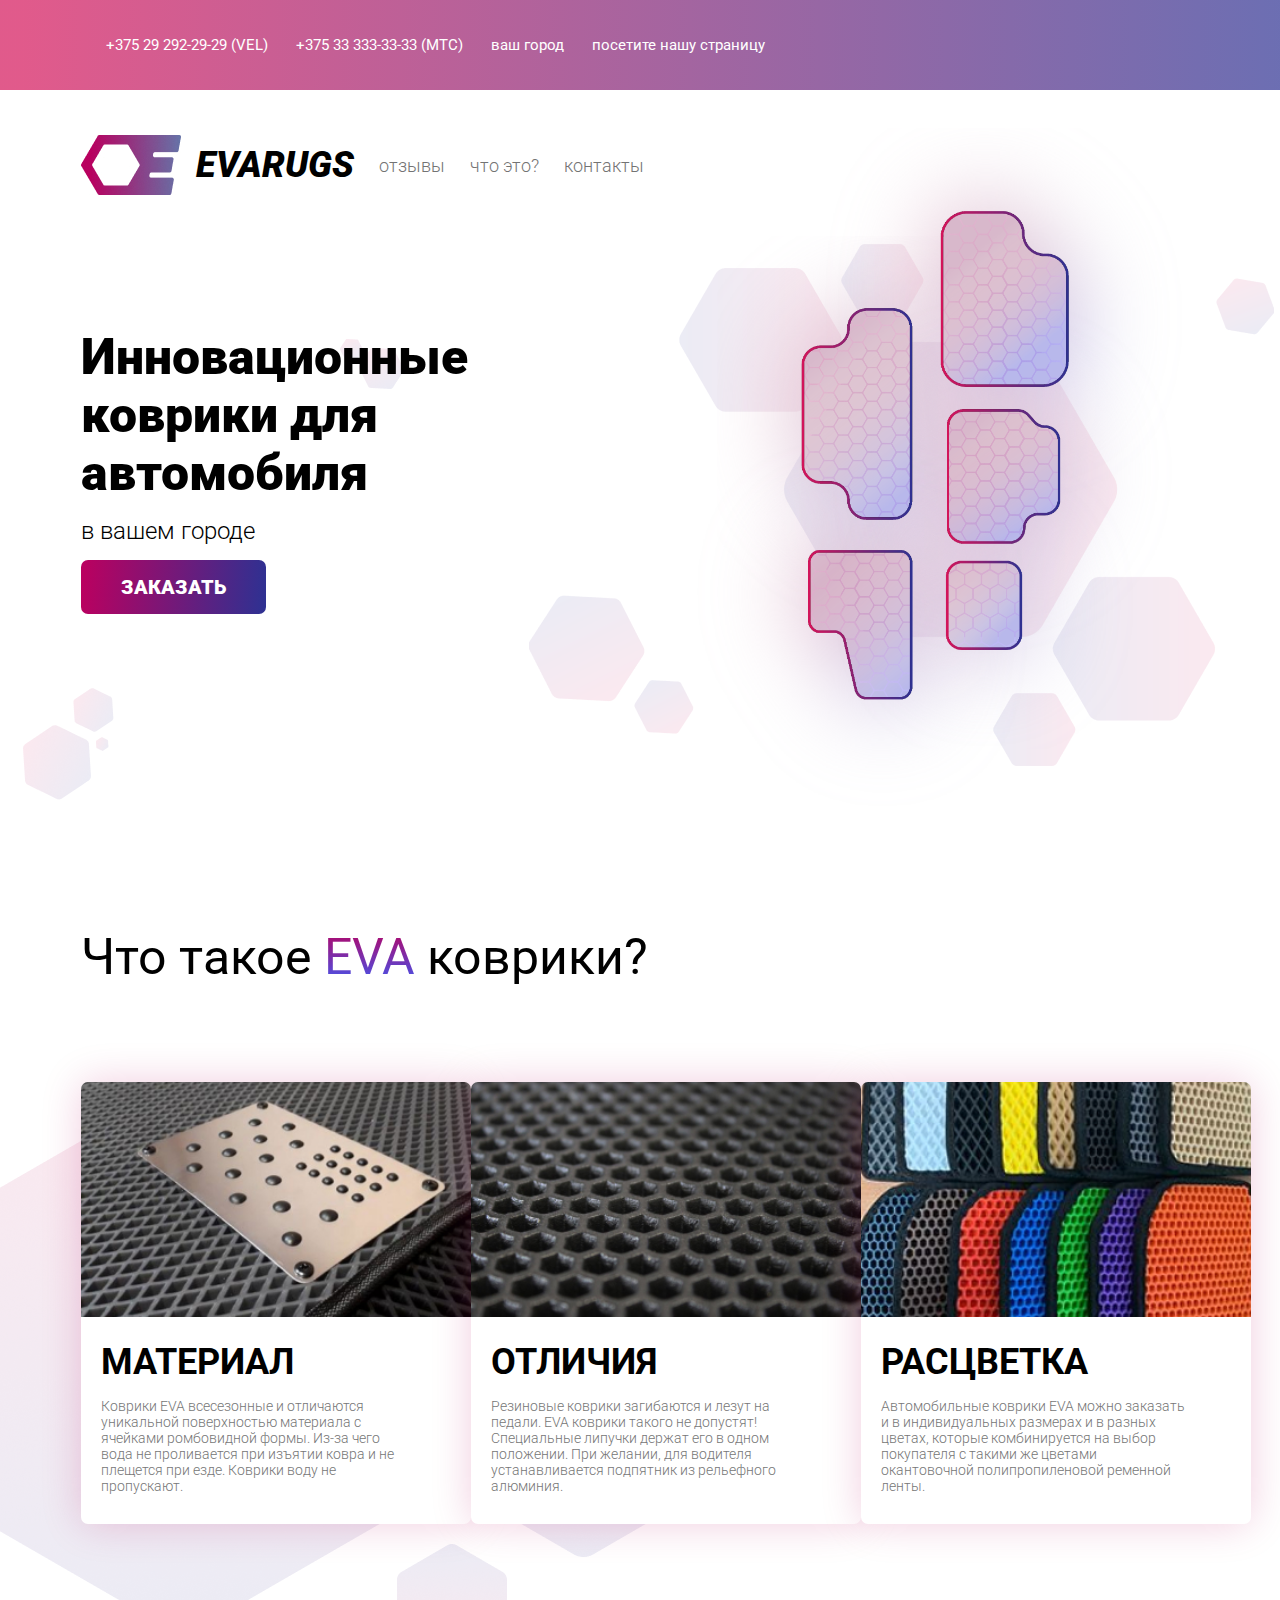
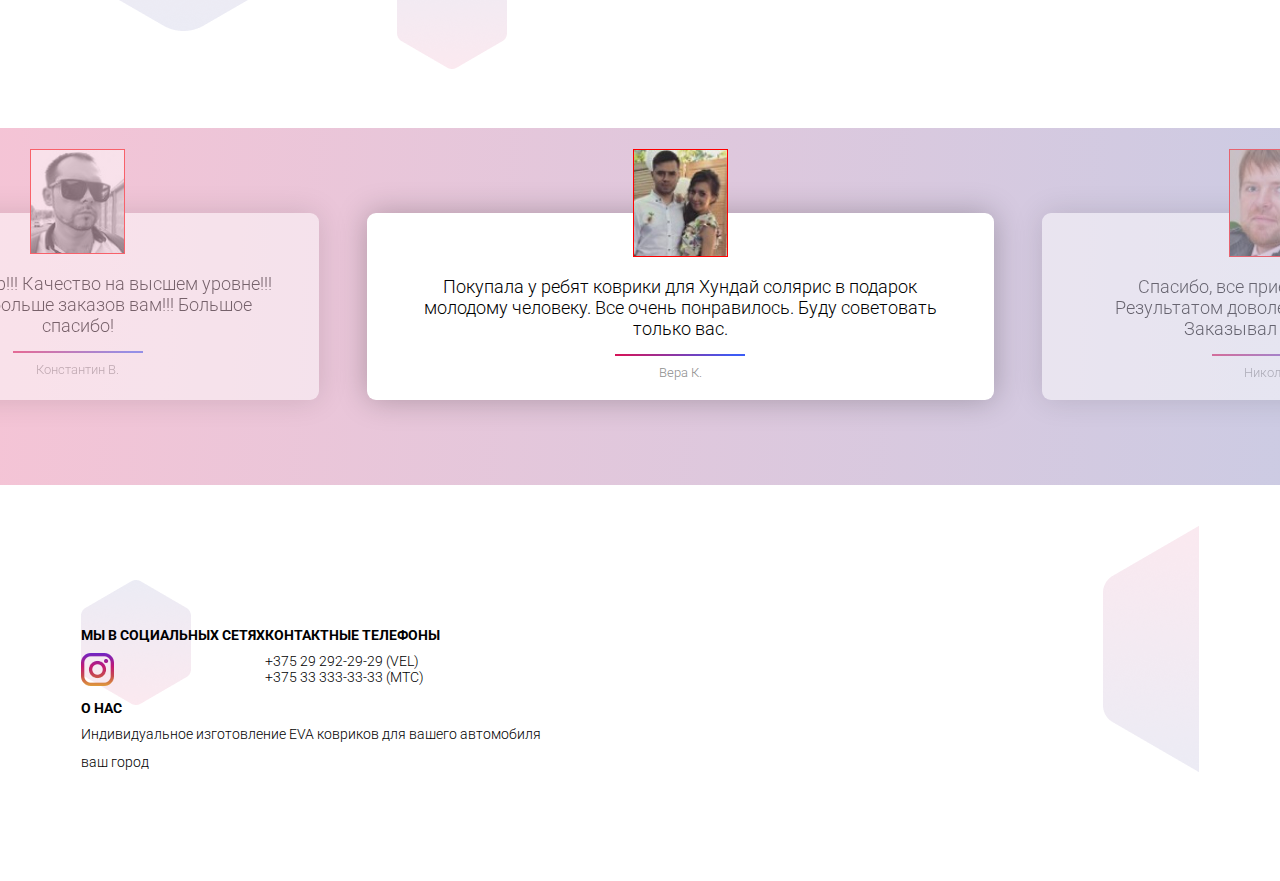
==== pages/index.html @ 7d839554 "CSS task 24 desktop finished" ====
<!DOCTYPE html>
<html lang="en">

<head>
    <meta charset="UTF-8">
    <meta name="viewport" content="width=device-width, initial-scale=1.0">
    <link
        href="https://fonts.googleapis.com/css2?family=Roboto:ital,wght@0,100;0,300;0,400;0,500;0,700;0,900;1,100;1,300;1,400;1,500;1,700;1,900&display=swap"
        rel="stylesheet">
    <link rel="stylesheet" href="https://cdnjs.cloudflare.com/ajax/libs/font-awesome/6.5.1/css/all.min.css"
        integrity="sha512-DTOQO9RWCH3ppGqcWaEA1BIZOC6xxalwEsw9c2QQeAIftl+Vegovlnee1c9QX4TctnWMn13TZye+giMm8e2LwA=="
        crossorigin="anonymous" referrerpolicy="no-referrer" />
    <link rel="stylesheet" href="/assets/css/style.css">
    <link rel="stylesheet" href="/assets/css/responsive.css">
    <title>Document</title>
</head>

<body>
    <header class="top-header d-flex align-items-center ">
        <div class="container">
            <div class="row ">
                <div class="col-xxl-5 d-flex align-items-center">
                    <a href="#!">
                        <i class="fa-solid fa-phone"></i>
                    </a>
                    <p>+375 29 292-29-29 (VEL)</p>
                    <p>+375 33 333-33-33 (МТС)</p>
                </div>
                <div class="col-xxl-5 d-flex align-items-center">
                    <a href="#!">
                        <i class="fa-solid fa-location-dot"></i>
                    </a>
                    <p>ваш город</p>
                </div>
                <div class="col-xxl-2 d-flex align-items-center 
                justify-content-end">
                    <a href="#!">
                        <i class="fa-brands fa-instagram"></i>
                    </a>
                    <p class="ins-text">посетите нашу
                        страницу</p>
                </div>
            </div>
        </div>
    </header>
    <header class="bottom-header d-flex align-items-center">
        <div class="container">
            <div class="row ">
                <div class="col-xxl-6 d-flex align-items-center">
                    <img src="/assets/images/Vector.jpg" alt="">
                    <h2>EVARUGS</h2>
                </div>
                <div class="col-xxl-6 d-flex justify-content-end">
                    <ul class="d-flex align-items-center">
                        <li><a href="#client">отзывы</a></li>
                        <li><a href="#eva">что это?</a></li>
                        <li><a href="#contact">контакты</a></li>
                    </ul>
                </div>
            </div>
        </div>
    </header>
    <main>
        <section id="order">
            <div class="container">
                <div class="row align-items-center order-desc">
                    <div class="col-xxl-6">
                        <h1>Инновационные коврики
                            для автомобиля</h1>
                        <p>в вашем городе</p>
                        <button type="button">ЗАКАЗАТЬ</button>
                    </div>
                    <div class="col-xxl-6 d-flex justify-content-center">
                        <img src="/assets/images/orderimg.png" alt="">
                    </div>
                </div>
            </div>
        </section>
        <section id="eva">
            <div class="container">
                <div class="row">
                    <div class="col-xxl-12">
                        <h2>Что такое <span>EVA</span> коврики?</h2>
                    </div>
                </div>
                <div class="row">
                    <div class="col-xxl-4">
                        <div class="eva-card">
                            <img src="/assets/images/evacardimg1.jpg" alt="">
                            <div class="eva-card-desc">
                                <h3>МАТЕРИАЛ</h3>
                                <p>Коврики EVA всесезонные и отличаются уникальной поверхностью материала с ячейками
                                    ромбовидной формы. Из-за чего вода не проливается при изъятии ковра и не плещется
                                    при езде. Коврики воду не пропускают.</p>
                            </div>
                        </div>
                    </div>
                    <div class="col-xxl-4">
                        <div class="eva-card">
                            <img src="/assets/images/evacardimg2.jpg" alt="">
                            <div class="eva-card-desc">
                                <h3>ОТЛИЧИЯ</h3>
                                <p>Резиновые коврики загибаются и лезут на педали. EVA коврики такого не допустят!
                                    Специальные липучки держат его в одном положении. При желании, для водителя
                                    устанавливается подпятник из рельефного алюминия.</p>
                            </div>
                        </div>
                    </div>
                    <div class="col-xxl-4">
                        <div class="eva-card">
                            <img src="/assets/images/evacardimg3.jpg" alt="">
                            <div class="eva-card-desc">

                                <h3>РАСЦВЕТКА</h3>
                                <p>Автомобильные коврики EVA можно заказать и в индивидуальных размерах и в разных
                                    цветах, которые комбинируется на выбор покупателя с такими же цветами окантовочной
                                    полипропиленовой ременной ленты.</p>
                            </div>
                        </div>
                    </div>
                </div>
            </div>
            <div class="back-img">
                <img src="/assets/images/evaimg.png" alt="">
            </div>
        </section>
        <section id="client">
            <div class="d-flex justify-content-center client-cards align-items-center">
                <div class="client-card1 client-card">
                    <img src="/assets/images/otz1.png" alt="">
                    <div class="comment">
                        <p>Коврики супер!!! Качество на высшем уровне!!!
                            Удачи и побольше заказов вам!!! Большое спасибо!</p>
                        <div class="line-div d-flex justify-content-center">
                            <div class="line"></div>
                        </div>
                        <h5>Константин В.</h5>
                    </div>
                </div>
                <div class="client-card2 client-card">
                    <img src="/assets/images/otz2.jpg" alt="">
                    <div class="comment">
                        <p>Покупала у ребят коврики для Хундай солярис в подарок молодому человеку. Все очень
                            понравилось. Буду советовать только вас.</p>
                        <div class="line-div d-flex justify-content-center">
                            <div class="line"></div>
                        </div>
                        <h5>Вера К.</h5>
                    </div>
                </div>
                <div class="client-card3 client-card">
                    <img src="/assets/images/otz3.jpg" alt="">
                    <div class="comment">
                        <p>Спасибо, все приехало, поставил. Результатом доволен, в машине супер! Заказывал на Ниссан.
                        </p>
                        <div class="line-div d-flex justify-content-center">
                            <div class="line"></div>
                        </div>
                        <h5>Николай П.</h5>
                    </div>
                </div>
            </div>
        </section>
    </main>
    <footer id="contact">
        <div class="container ">
            <div class="row contact align-content-center flex-wrap">
                <div class="col-xxl-4 justify-content-center d-flex">
                    <div class="contact1">
                        <h4>МЫ В СОЦИАЛЬНЫХ СЕТЯХ</h4>
                        <img src="/assets/images/instagramlogo.png" alt="">
                    </div>
                </div>
                <div class="col-xxl-4 justify-content-center d-flex">
                    <div class="contact2">
                        <h4>КОНТАКТНЫЕ ТЕЛЕФОНЫ</h4>
                        <p>+375 29 292-29-29 (VEL) <br>
                            +375 33 333-33-33 (МТС)</p>
                    </div>
                </div>
                <div class="col-xxl-4 justify-content-center d-flex">
                    <div class="contact3">
                        <h4>О НАС</h4>
                        <p>Индивидуальное изготовление EVA ковриков для вашего автомобиля </p>
                        <span> ваш город</span>
                    </div>
                </div>
            </div>
        </div>
    </footer>
</body>

</html>
---- assets/css/style.css ----
* {
  margin: 0;
  padding: 0;
  box-sizing: border-box;
  font-family: Roboto;
}

ul,
ol {
  list-style: none;
}

a {
  text-decoration: none;
}

.d-flex {
  display: flex;
}

.flex-wrap {
  flex-wrap: wrap;
}

.align-items-center {
  align-items: center;
}

.align-content-center {
  align-content: center;
}

.justify-content-center {
  justify-content: center;
}

.justify-content-space-between {
  justify-content: space-between;
}

.justify-content-end {
  justify-content: end;
}

#client .client-cards .client-card:hover {
  box-shadow: 0px 0px 30px 0px rgba(126, 30, 252, 0.415);
}
#client .client-cards .client-card:hover img {
  transform: scale(1.1);
  -webkit-transform: scale(1.1);
  -moz-transform: scale(1.1);
  -ms-transform: scale(1.1);
  -o-transform: scale(1.1);
  box-shadow: 0px 0px 30px 0px rgba(126, 30, 252, 0.415);
  cursor: pointer;
}
#client .client-cards .client-card:hover .comment h5 {
  color: rgba(126, 30, 252, 0.415);
  transform: scale(1.5);
  -webkit-transform: scale(1.5);
  -moz-transform: scale(1.5);
  -ms-transform: scale(1.5);
  -o-transform: scale(1.5);
  cursor: pointer;
}

#eva .eva-card:hover {
  transform: scale(1.1);
  -webkit-transform: scale(1.1);
  -moz-transform: scale(1.1);
  -ms-transform: scale(1.1);
  -o-transform: scale(1.1);
  box-shadow: 0px 0px 40px 0px rgba(184, 0, 95, 0.828);
}
#eva .eva-card:hover .eva-card-desc h3 {
  color: rgba(184, 0, 95, 0.828);
}
#eva .eva-card:hover img {
  opacity: 0.6;
}

#order .order-desc button:hover {
  background: linear-gradient(95deg, #2e3192 2.23%, #b90160 99.51%);
  transform: scale(1.1);
  -webkit-transform: scale(1.1);
  -moz-transform: scale(1.1);
  -ms-transform: scale(1.1);
  -o-transform: scale(1.1);
}

.bottom-header ul li:hover {
  border: 1px solid rgba(212, 20, 90, 0.7);
  padding: 0 5px;
}

.top-header i:hover {
  color: rgba(46, 49, 146, 0.7);
}

.top-header {
  background: linear-gradient(270deg, rgba(46, 49, 146, 0.7) 0%, rgba(212, 20, 90, 0.7) 98.16%);
  height: 90px;
  color: #fff;
}
.top-header i {
  font-size: 30px;
  color: #fff;
  transition: all 0.4s ease-in;
  -webkit-transition: all 0.4s ease-in;
  -moz-transition: all 0.4s ease-in;
  -ms-transition: all 0.4s ease-in;
  -o-transition: all 0.4s ease-in;
}
.top-header p {
  font-size: 15px;
  padding: 0 3px 0 25px;
}

.bottom-header {
  height: 150px;
  position: relative;
}
.bottom-header img {
  width: 100.008px;
  height: 59.971px;
}
.bottom-header h2 {
  font-size: 36px;
  font-style: italic;
  font-weight: 900;
  margin-left: 15px;
}
.bottom-header ul {
  margin-right: 60px;
}
.bottom-header ul li {
  margin-left: 25px;
  font-size: 18px;
  font-weight: 300;
  transition: all 0.4s ease-in;
  -webkit-transition: all 0.4s ease-in;
  -moz-transition: all 0.4s ease-in;
  -ms-transition: all 0.4s ease-in;
  -o-transition: all 0.4s ease-in;
}
.bottom-header ul li a {
  color: #737373;
}

#order {
  background-image: url(/assets/images/block.png);
  background-repeat: no-repeat;
  background-position: center;
  height: 800px;
}
#order .order-desc {
  margin-top: -7rem;
}
#order .order-desc img {
  width: 533px;
  height: 100%;
}
#order .order-desc h1 {
  font-size: 50px;
  font-weight: 900;
}
#order .order-desc p {
  font-size: 24px;
  font-weight: 300;
  margin: 15px 0;
}
#order .order-desc button {
  color: #fff;
  font-size: 20px;
  font-weight: 900;
  border: none;
  border-radius: 7px;
  background: linear-gradient(95deg, #b90160 2.23%, #2e3192 99.51%);
  transition: all 0.4s ease-in;
  -webkit-transition: all 0.4s ease-in;
  -moz-transition: all 0.4s ease-in;
  -ms-transition: all 0.4s ease-in;
  -o-transition: all 0.4s ease-in;
  padding: 15px 40px;
  cursor: pointer;
}

#eva {
  position: relative;
  height: 800px;
}
#eva h2 {
  text-align: center;
  font-size: 50px;
  font-weight: 400;
}
#eva h2 span {
  background: linear-gradient(180deg, #b90160 0%, #3d5bf5 100%);
  background-clip: text;
  -webkit-background-clip: text;
  -webkit-text-fill-color: transparent;
}
#eva .eva-card {
  transition: all 0.4s ease-in;
  -webkit-transition: all 0.4s ease-in;
  -moz-transition: all 0.4s ease-in;
  -ms-transition: all 0.4s ease-in;
  -o-transition: all 0.4s ease-in;
  cursor: pointer;
  margin-top: 6rem;
  width: 390px;
  background-color: #fff;
  box-shadow: 0px 0px 40px 0px rgba(184, 0, 95, 0.2);
  border-radius: 7px;
  -webkit-border-radius: 7px;
  -moz-border-radius: 7px;
  -ms-border-radius: 7px;
  -o-border-radius: 7px;
}
#eva .eva-card img {
  width: 100%;
  -o-object-fit: cover;
     object-fit: cover;
  border-radius: 7px 7px 0 0;
  transition: all 0.4s ease-in;
  -webkit-transition: all 0.4s ease-in;
  -moz-transition: all 0.4s ease-in;
  -ms-transition: all 0.4s ease-in;
  -o-transition: all 0.4s ease-in;
}
#eva .eva-card .eva-card-desc {
  padding: 20px 65px 30px 20px;
}
#eva .eva-card .eva-card-desc h3 {
  font-size: 36px;
  font-weight: 700;
  margin-bottom: 15px;
  transition: all 0.4s ease-in;
  -webkit-transition: all 0.4s ease-in;
  -moz-transition: all 0.4s ease-in;
  -ms-transition: all 0.4s ease-in;
  -o-transition: all 0.4s ease-in;
}
#eva .eva-card .eva-card-desc p {
  color: #767676;
  font-size: 14px;
  font-weight: 300;
}
#eva .back-img {
  position: absolute;
  z-index: -1;
  top: 10rem;
}

#client {
  background: linear-gradient(94deg, rgba(212, 20, 90, 0.25) 0.96%, rgba(46, 49, 146, 0.25) 104.83%);
}
#client .client-cards {
  height: 357px;
  overflow: hidden;
}
#client .client-cards .client-card1,
#client .client-cards .client-card3 {
  opacity: 0.5;
}
#client .client-cards .client-card1 {
  margin: 0 3rem 0 -10.2rem;
}
#client .client-cards .client-card3 {
  margin: 0 -14.5rem 0 3rem;
}
#client .client-cards .client-card {
  height: 187px;
  text-align: center;
  border-radius: 9px;
  background: #fff;
  box-shadow: 0px 0px 30px 0px rgba(0, 0, 0, 0.25);
  transition: all 0.7s ease-in;
  -webkit-transition: all 0.7s ease-in;
  -moz-transition: all 0.7s ease-in;
  -ms-transition: all 0.7s ease-in;
  -o-transition: all 0.7s ease-in;
}
#client .client-cards .client-card img {
  border: 1px solid #f00;
  margin-top: -4rem;
  transition: all 0.7s ease-in;
  -webkit-transition: all 0.7s ease-in;
  -moz-transition: all 0.7s ease-in;
  -ms-transition: all 0.7s ease-in;
  -o-transition: all 0.7s ease-in;
}
#client .client-cards .client-card .comment p {
  font-size: 18px;
  font-weight: 300;
  margin: 15px 0;
  padding: 0 47px;
}
#client .client-cards .client-card .comment .line-div .line {
  width: 130px;
  height: 2px;
  background: linear-gradient(90deg, #d4145a 3.35%, #3d5bf5 91.43%);
}
#client .client-cards .client-card .comment h5 {
  color: #8e8e8e;
  font-size: 13px;
  font-weight: 300;
  margin-top: 9px;
  transition: all 0.7s ease-in;
  -webkit-transition: all 0.7s ease-in;
  -moz-transition: all 0.7s ease-in;
  -ms-transition: all 0.7s ease-in;
  -o-transition: all 0.7s ease-in;
}

.contact {
  background-image: url(/assets/images/footerimg.png);
  background-repeat: no-repeat;
  height: 364px;
  margin-top: 2rem;
}
.contact h4 {
  font-size: 14px;
  font-weight: 700;
}
.contact img {
  width: 33px;
  height: 33px;
}
.contact p,
.contact span {
  font-size: 14px;
  font-weight: 300;
  margin: 10px 0;
  padding-right: 14rem;
}
.contact img {
  margin: 10px 0;
}/*# sourceMappingURL=style.css.map */
---- assets/css/responsive.css ----
.container {
  width: 85%;
  max-width: 1140px;
  margin: 0 auto;
}
.container .row {
  display: flex;
  margin-left: -15px;
  margin-right: -15px;
}

@media screen and (max-width: 576px) {
  .container {
    max-width: auto;
  }
  .col-1 {
    width: 8.3333333333%;
  }
  .col-2 {
    width: 16.6666666667%;
  }
  .col-3 {
    width: 25%;
  }
  .col-4 {
    width: 33.3333333333%;
  }
  .col-5 {
    width: 41.6666666667%;
  }
  .col-6 {
    width: 50%;
  }
  .col-7 {
    width: 58.3333333333%;
  }
  .col-8 {
    width: 66.6666666667%;
  }
  .col-9 {
    width: 75%;
  }
  .col-10 {
    width: 83.3333333333%;
  }
  .col-11 {
    width: 91.6666666667%;
  }
  .col-12 {
    width: 100%;
  }
}
@media screen and (min-width: 576px) {
  .container {
    max-width: 540px;
  }
  .col-sm-1 {
    width: 8.3333333333%;
  }
  .col-sm-2 {
    width: 16.6666666667%;
  }
  .col-sm-3 {
    width: 25%;
  }
  .col-sm-4 {
    width: 33.3333333333%;
  }
  .col-sm-5 {
    width: 41.6666666667%;
  }
  .col-sm-6 {
    width: 50%;
  }
  .col-sm-7 {
    width: 58.3333333333%;
  }
  .col-sm-8 {
    width: 66.6666666667%;
  }
  .col-sm-9 {
    width: 75%;
  }
  .col-sm-10 {
    width: 83.3333333333%;
  }
  .col-sm-11 {
    width: 91.6666666667%;
  }
  .col-sm-12 {
    width: 100%;
  }
}
@media screen and (min-width: 768px) {
  .container {
    max-width: 720px;
  }
  .col-md-1 {
    width: 8.3333333333%;
  }
  .col-md-2 {
    width: 16.6666666667%;
  }
  .col-md-3 {
    width: 25%;
  }
  .col-md-4 {
    width: 33.3333333333%;
  }
  .col-md-5 {
    width: 41.6666666667%;
  }
  .col-md-6 {
    width: 50%;
  }
  .col-md-7 {
    width: 58.3333333333%;
  }
  .col-md-8 {
    width: 66.6666666667%;
  }
  .col-md-9 {
    width: 75%;
  }
  .col-md-10 {
    width: 83.3333333333%;
  }
  .col-md-11 {
    width: 91.6666666667%;
  }
  .col-md-12 {
    width: 100%;
  }
}
@media screen and (min-width: 992px) {
  .container {
    max-width: 960px;
  }
  .col-lg-1 {
    width: 8.3333333333%;
  }
  .col-lg-2 {
    width: 16.6666666667%;
  }
  .col-lg-3 {
    width: 25%;
  }
  .col-lg-4 {
    width: 33.3333333333%;
  }
  .col-lg-5 {
    width: 41.6666666667%;
  }
  .col-lg-6 {
    width: 50%;
  }
  .col-lg-7 {
    width: 58.3333333333%;
  }
  .col-lg-8 {
    width: 66.6666666667%;
  }
  .col-lg-9 {
    width: 75%;
  }
  .col-lg-10 {
    width: 83.3333333333%;
  }
  .col-lg-11 {
    width: 91.6666666667%;
  }
  .col-lg-12 {
    width: 100%;
  }
}
@media screen and (min-width: 1200px) {
  .container {
    max-width: 1140px;
  }
  .col-xl-1 {
    width: 8.3333333333%;
  }
  .col-xl-2 {
    width: 16.6666666667%;
  }
  .col-xl-3 {
    width: 25%;
  }
  .col-xl-4 {
    width: 33.3333333333%;
  }
  .col-xl-5 {
    width: 41.6666666667%;
  }
  .col-xl-6 {
    width: 50%;
  }
  .col-xl-7 {
    width: 58.3333333333%;
  }
  .col-xl-8 {
    width: 66.6666666667%;
  }
  .col-xl-9 {
    width: 75%;
  }
  .col-xl-10 {
    width: 83.3333333333%;
  }
  .col-xl-11 {
    width: 91.6666666667%;
  }
  .col-xl-12 {
    width: 100%;
  }
}
@media screen and (min-width: 1400px) {
  .container {
    max-width: 1320px;
  }
  .col-xxl-1 {
    width: 8.3333333333%;
  }
  .col-xxl-2 {
    width: 16.6666666667%;
  }
  .col-xxl-3 {
    width: 25%;
  }
  .col-xxl-4 {
    width: 33.3333333333%;
  }
  .col-xxl-5 {
    width: 41.6666666667%;
  }
  .col-xxl-6 {
    width: 50%;
  }
  .col-xxl-7 {
    width: 58.3333333333%;
  }
  .col-xxl-8 {
    width: 66.6666666667%;
  }
  .col-xxl-9 {
    width: 75%;
  }
  .col-xxl-10 {
    width: 83.3333333333%;
  }
  .col-xxl-11 {
    width: 91.6666666667%;
  }
  .col-xxl-12 {
    width: 100%;
  }
}/*# sourceMappingURL=responsive.css.map */
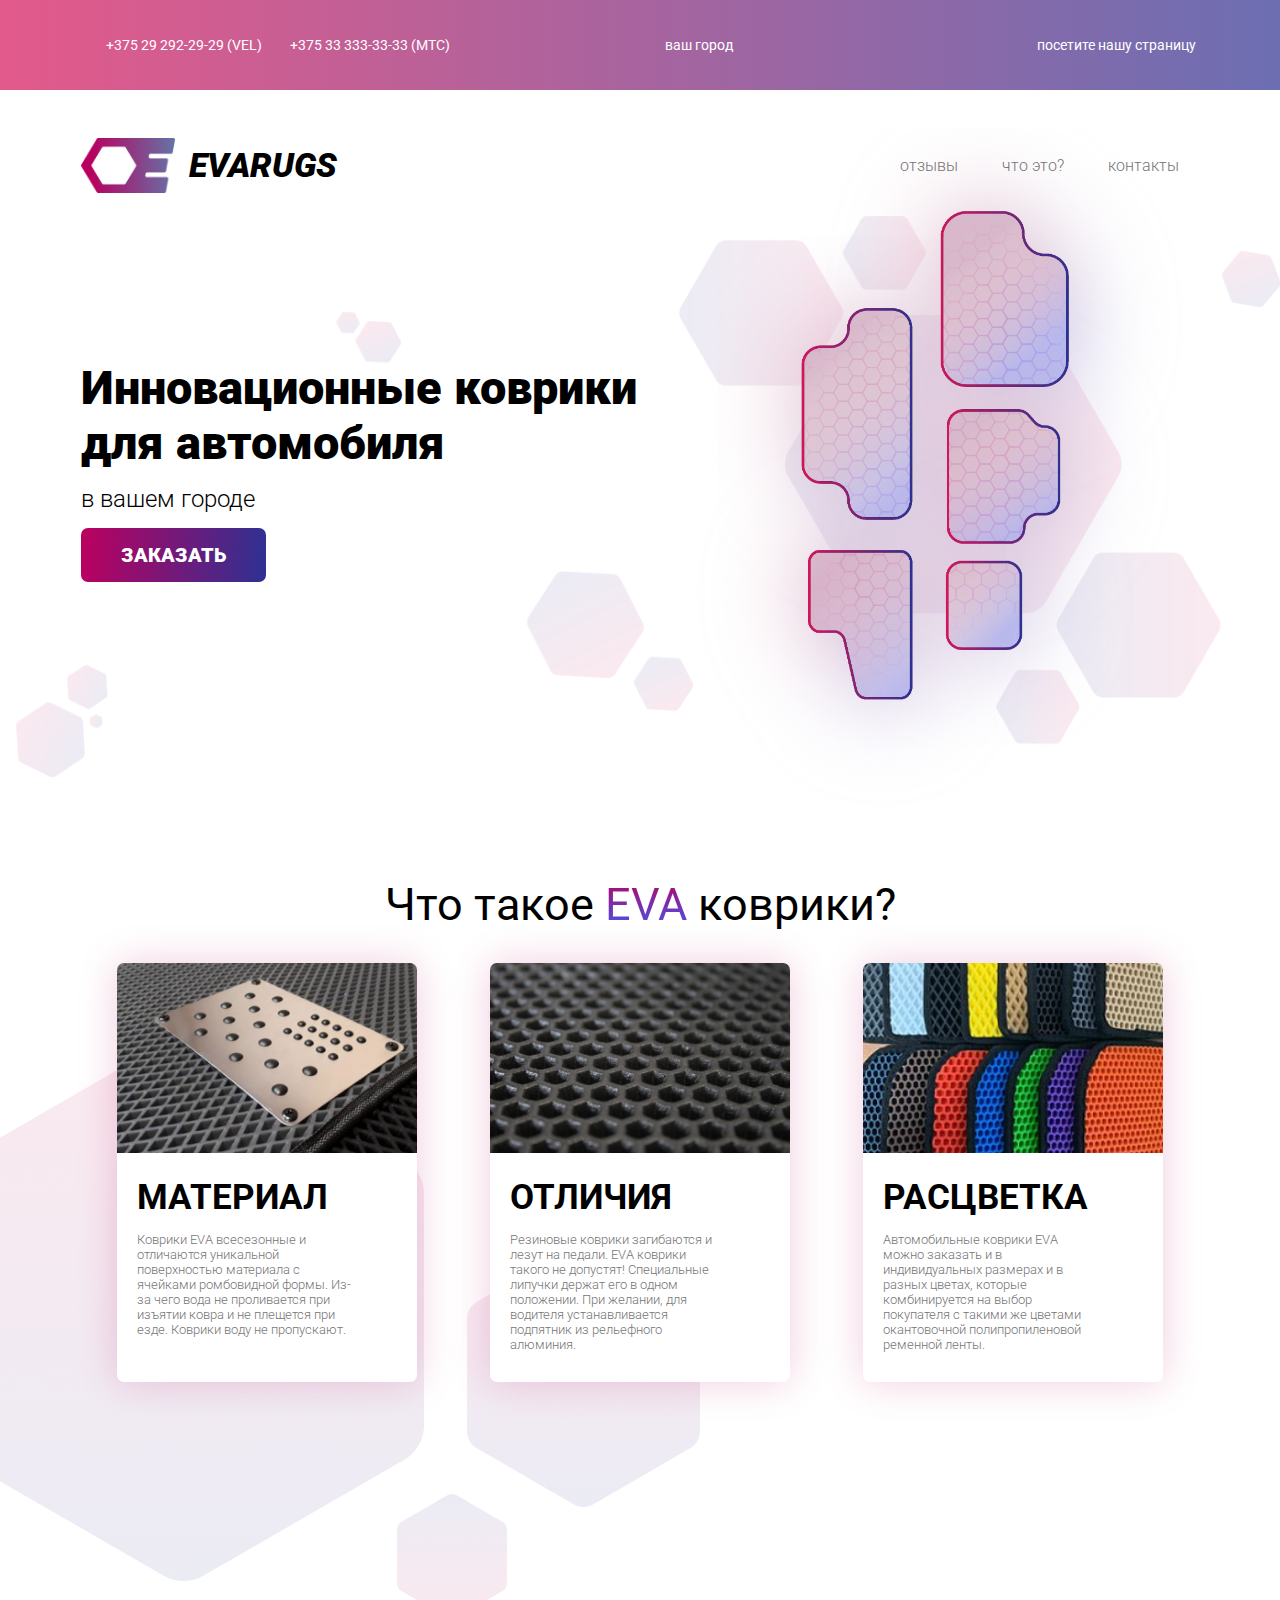
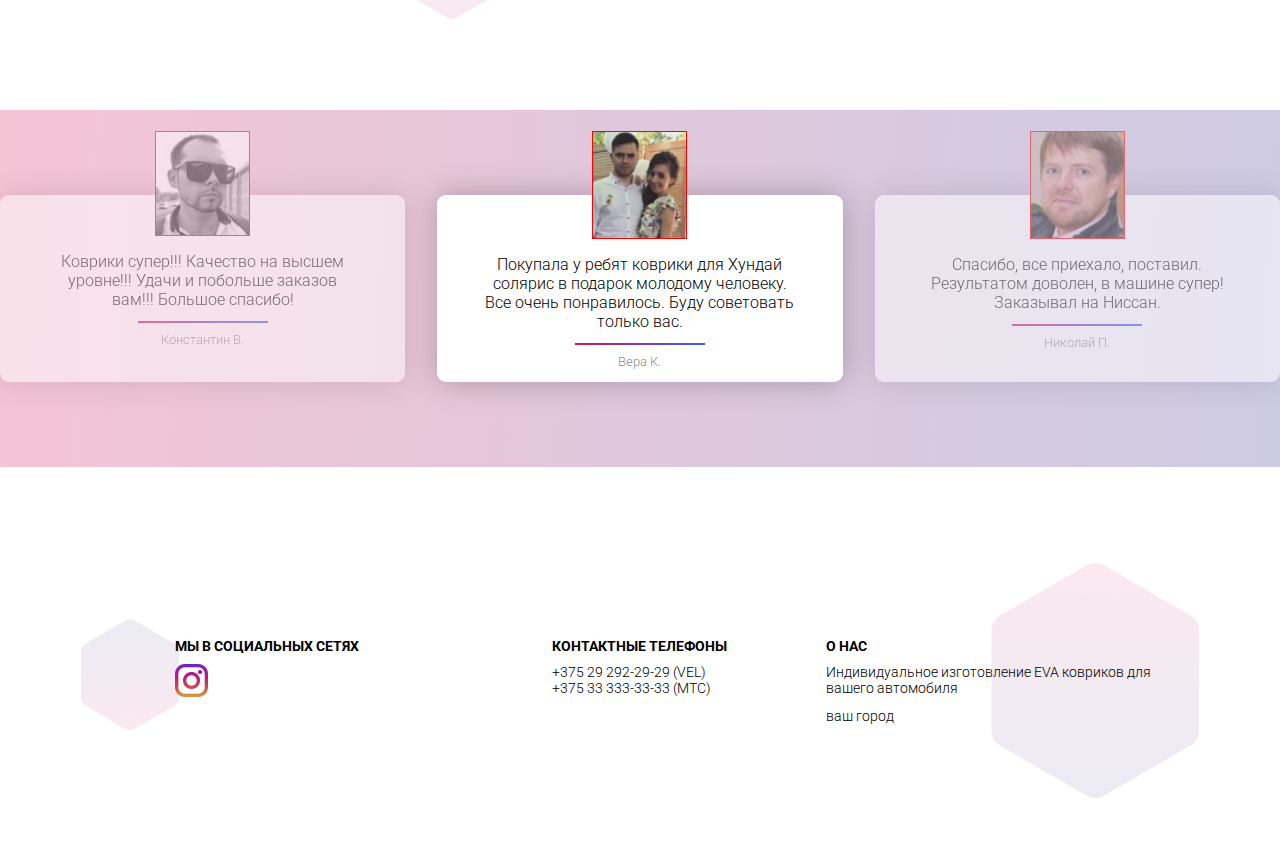
==== commit 37b46859: "CSS Task 24 finished" ====
--- a/pages/index.html
+++ b/pages/index.html
@@ -4,38 +4,44 @@
 <head>
     <meta charset="UTF-8">
     <meta name="viewport" content="width=device-width, initial-scale=1.0">
+    <!-- Google Font Link -->
     <link
         href="https://fonts.googleapis.com/css2?family=Roboto:ital,wght@0,100;0,300;0,400;0,500;0,700;0,900;1,100;1,300;1,400;1,500;1,700;1,900&display=swap"
         rel="stylesheet">
+    <!-- Icons Link -->
     <link rel="stylesheet" href="https://cdnjs.cloudflare.com/ajax/libs/font-awesome/6.5.1/css/all.min.css"
         integrity="sha512-DTOQO9RWCH3ppGqcWaEA1BIZOC6xxalwEsw9c2QQeAIftl+Vegovlnee1c9QX4TctnWMn13TZye+giMm8e2LwA=="
         crossorigin="anonymous" referrerpolicy="no-referrer" />
+
+    <!-- CSS Links -->
     <link rel="stylesheet" href="/assets/css/style.css">
     <link rel="stylesheet" href="/assets/css/responsive.css">
+
     <title>Document</title>
 </head>
 
 <body>
+    <!-- Header top start -->
     <header class="top-header d-flex align-items-center ">
         <div class="container">
             <div class="row ">
-                <div class="col-xxl-5 d-flex align-items-center">
-                    <a href="#!">
+                <div class="col-6 col-sm-6 col-md-6 col-xxl-6 d-flex align-items-center">
+                    <a href="tel:+375 29 292-29-29 tel:+375 33 333-33-33">
                         <i class="fa-solid fa-phone"></i>
                     </a>
                     <p>+375 29 292-29-29 (VEL)</p>
                     <p>+375 33 333-33-33 (МТС)</p>
                 </div>
-                <div class="col-xxl-5 d-flex align-items-center">
+                <div class="col-2 col-sm-2 col-md-2 col-xxl-2 d-flex align-items-center">
                     <a href="#!">
                         <i class="fa-solid fa-location-dot"></i>
                     </a>
                     <p>ваш город</p>
                 </div>
-                <div class="col-xxl-2 d-flex align-items-center 
+                <div class="col-4 col-sm-4 col-md-4 col-xxl-4 d-flex align-items-center 
                 justify-content-end">
-                    <a href="#!">
-                        <i class="fa-brands fa-instagram"></i>
+                    <a href="https://www.instagram.com/" target="_blank">
+                        <i class=" fa-brands fa-instagram"></i>
                     </a>
                     <p class="ins-text">посетите нашу
                         страницу</p>
@@ -43,24 +49,35 @@
             </div>
         </div>
     </header>
+    <!-- Header top end -->
+
+    <!-- Header bottom start -->
     <header class="bottom-header d-flex align-items-center">
         <div class="container">
             <div class="row ">
-                <div class="col-xxl-6 d-flex align-items-center">
-                    <img src="/assets/images/Vector.jpg" alt="">
+                <!-- Logo start -->
+                <div class="col-6 col-sm-5 col-md-6 col-lg-6 col-xl-6 col-xxl-6 d-flex align-items-center">
+                    <img src="/assets/images/index-page-images/Vector.jpg" alt="">
                     <h2>EVARUGS</h2>
                 </div>
-                <div class="col-xxl-6 d-flex justify-content-end">
+                <!-- Logo end -->
+
+                <!-- Link start -->
+                <div class="col-6 col-sm-7 col-md-6 col-lg-6 col-xl-6 col-xxl-6 d-flex justify-content-end">
                     <ul class="d-flex align-items-center">
                         <li><a href="#client">отзывы</a></li>
                         <li><a href="#eva">что это?</a></li>
                         <li><a href="#contact">контакты</a></li>
                     </ul>
                 </div>
+                <!-- Link end -->
             </div>
         </div>
     </header>
+    <!-- Header bottom end -->
+
     <main>
+        <!-- Order start -->
         <section id="order">
             <div class="container">
                 <div class="row align-items-center order-desc">
@@ -68,25 +85,34 @@
                         <h1>Инновационные коврики
                             для автомобиля</h1>
                         <p>в вашем городе</p>
-                        <button type="button">ЗАКАЗАТЬ</button>
+                        <a href="/pages/form.html" target="_blank">
+                            <button type="button">ЗАКАЗАТЬ</button>
+                        </a>
                     </div>
                     <div class="col-xxl-6 d-flex justify-content-center">
-                        <img src="/assets/images/orderimg.png" alt="">
+                        <img src="/assets/images/index-page-images/orderimg.png" alt="">
                     </div>
                 </div>
             </div>
         </section>
+        <!-- Order end -->
+
+        <!-- Eva start -->
         <section id="eva">
             <div class="container">
-                <div class="row">
-                    <div class="col-xxl-12">
+                <!-- EVA head start -->
+                <div class="row ">
+                    <div class="col-12 col-sm-12 col-md-12 col-xxl-12">
                         <h2>Что такое <span>EVA</span> коврики?</h2>
                     </div>
                 </div>
-                <div class="row">
-                    <div class="col-xxl-4">
+                <!-- EVA head end -->
+                <!-- Cards start -->
+                <div class="row flex-wrap">
+                    <!-- Card-1 start -->
+                    <div class="col-12 col-sm-12 col-md-12 col-lg-6 col-xl-4 col-xxl-4 justify-content-center d-flex">
                         <div class="eva-card">
-                            <img src="/assets/images/evacardimg1.jpg" alt="">
+                            <img src="/assets/images/index-page-images/evacardimg1.jpg" alt="">
                             <div class="eva-card-desc">
                                 <h3>МАТЕРИАЛ</h3>
                                 <p>Коврики EVA всесезонные и отличаются уникальной поверхностью материала с ячейками
@@ -95,9 +121,12 @@
                             </div>
                         </div>
                     </div>
-                    <div class="col-xxl-4">
+                    <!-- Card-1 end -->
+
+                    <!-- Card-2 start -->
+                    <div class="col-12 col-sm-12 col-md-12 col-lg-6 col-xl-4 col-xxl-4 justify-content-center d-flex">
                         <div class="eva-card">
-                            <img src="/assets/images/evacardimg2.jpg" alt="">
+                            <img src="/assets/images/index-page-images/evacardimg2.jpg" alt="">
                             <div class="eva-card-desc">
                                 <h3>ОТЛИЧИЯ</h3>
                                 <p>Резиновые коврики загибаются и лезут на педали. EVA коврики такого не допустят!
@@ -106,11 +135,13 @@
                             </div>
                         </div>
                     </div>
-                    <div class="col-xxl-4">
+                    <!-- Card-2 end -->
+
+                    <!-- Card-3 start -->
+                    <div class="col-12 col-sm-12 col-md-12 col-lg-6 col-xl-4 col-xxl-4 justify-content-center d-flex">
                         <div class="eva-card">
-                            <img src="/assets/images/evacardimg3.jpg" alt="">
+                            <img src="/assets/images/index-page-images/evacardimg3.jpg" alt="">
                             <div class="eva-card-desc">
-
                                 <h3>РАСЦВЕТКА</h3>
                                 <p>Автомобильные коврики EVA можно заказать и в индивидуальных размерах и в разных
                                     цветах, которые комбинируется на выбор покупателя с такими же цветами окантовочной
@@ -118,16 +149,25 @@
                             </div>
                         </div>
                     </div>
-                </div>
-            </div>
+                    <!-- Card-3 end -->
+                </div>
+                <!-- Cards end -->
+            </div>
+            <!-- Background image start -->
             <div class="back-img">
-                <img src="/assets/images/evaimg.png" alt="">
-            </div>
+                <img src="/assets/images/index-page-images/evaimg.png" alt="">
+            </div>
+            <!-- Background image end -->
         </section>
+        <!-- Eva end -->
+
+        <!-- Client start -->
         <section id="client">
+            <!-- Client cards start -->
             <div class="d-flex justify-content-center client-cards align-items-center">
+                <!-- Client card 1 start -->
                 <div class="client-card1 client-card">
-                    <img src="/assets/images/otz1.png" alt="">
+                    <img src="/assets/images/index-page-images/otz1.png" alt="">
                     <div class="comment">
                         <p>Коврики супер!!! Качество на высшем уровне!!!
                             Удачи и побольше заказов вам!!! Большое спасибо!</p>
@@ -137,8 +177,11 @@
                         <h5>Константин В.</h5>
                     </div>
                 </div>
+                <!-- Client card 1 end -->
+
+                <!-- Client card 2 start -->
                 <div class="client-card2 client-card">
-                    <img src="/assets/images/otz2.jpg" alt="">
+                    <img src="/assets/images/index-page-images/otz2.jpg" alt="">
                     <div class="comment">
                         <p>Покупала у ребят коврики для Хундай солярис в подарок молодому человеку. Все очень
                             понравилось. Буду советовать только вас.</p>
@@ -148,8 +191,11 @@
                         <h5>Вера К.</h5>
                     </div>
                 </div>
+                <!-- Client card 2 end -->
+
+                <!-- Client card 3 start -->
                 <div class="client-card3 client-card">
-                    <img src="/assets/images/otz3.jpg" alt="">
+                    <img src="/assets/images/index-page-images/otz3.jpg" alt="">
                     <div class="comment">
                         <p>Спасибо, все приехало, поставил. Результатом доволен, в машине супер! Заказывал на Ниссан.
                         </p>
@@ -159,35 +205,52 @@
                         <h5>Николай П.</h5>
                     </div>
                 </div>
-            </div>
+                <!-- Client card 3 end -->
+
+            </div>
+            <!-- Client cards end -->
+
         </section>
+        <!-- Client end -->
     </main>
+
+    <!-- Footer start -->
     <footer id="contact">
         <div class="container ">
-            <div class="row contact align-content-center flex-wrap">
-                <div class="col-xxl-4 justify-content-center d-flex">
+            <div class="row contact align-content-center flex-wrap ">
+                <!-- Instagram start -->
+                <div class="col-12 col-sm-4 justify-content-center d-flex contactbox1">
                     <div class="contact1">
                         <h4>МЫ В СОЦИАЛЬНЫХ СЕТЯХ</h4>
-                        <img src="/assets/images/instagramlogo.png" alt="">
-                    </div>
-                </div>
-                <div class="col-xxl-4 justify-content-center d-flex">
+                        <a href="https://www.instagram.com/" target="_blank"><img
+                                src="/assets/images/index-page-images/instagramlogo.png" alt=""></a>
+                    </div>
+                </div>
+                <!-- Instagram end -->
+
+                <!-- Number start -->
+                <div class="col-12 col-sm-4 justify-content-center d-flex contactbox2">
                     <div class="contact2">
                         <h4>КОНТАКТНЫЕ ТЕЛЕФОНЫ</h4>
                         <p>+375 29 292-29-29 (VEL) <br>
                             +375 33 333-33-33 (МТС)</p>
                     </div>
                 </div>
-                <div class="col-xxl-4 justify-content-center d-flex">
+                <!-- Number end -->
+
+                <!-- Location start -->
+                <div class="col-12 col-sm-4 justify-content-center d-flex contactbox3">
                     <div class="contact3">
                         <h4>О НАС</h4>
                         <p>Индивидуальное изготовление EVA ковриков для вашего автомобиля </p>
                         <span> ваш город</span>
                     </div>
                 </div>
+                <!-- Location end -->
             </div>
         </div>
     </footer>
+    <!-- Footer end -->
 </body>
 
 </html>--- a/assets/css/style.css
+++ b/assets/css/style.css
@@ -40,6 +40,43 @@
 
 .justify-content-end {
   justify-content: end;
+}
+
+.text-align-center {
+  text-align: center;
+}
+
+.top-header i:hover {
+  color: rgba(46, 49, 146, 0.7);
+}
+
+.bottom-header ul li:hover a {
+  background-color: rgba(212, 20, 90, 0.7);
+  color: #fff;
+}
+
+#order .order-desc button:hover {
+  background: linear-gradient(95deg, #2e3192 2.23%, #b90160 99.51%);
+  transform: scale(1.1);
+  -webkit-transform: scale(1.1);
+  -moz-transform: scale(1.1);
+  -ms-transform: scale(1.1);
+  -o-transform: scale(1.1);
+}
+
+#eva .eva-card:hover {
+  transform: scale(1.1);
+  -webkit-transform: scale(1.1);
+  -moz-transform: scale(1.1);
+  -ms-transform: scale(1.1);
+  -o-transform: scale(1.1);
+  box-shadow: 0px 0px 40px 0px rgba(184, 0, 95, 0.828);
+}
+#eva .eva-card:hover .eva-card-desc h3 {
+  color: rgba(184, 0, 95, 0.828);
+}
+#eva .eva-card:hover img {
+  opacity: 0.6;
 }
 
 #client .client-cards .client-card:hover {
@@ -64,56 +101,18 @@
   cursor: pointer;
 }
 
-#eva .eva-card:hover {
-  transform: scale(1.1);
-  -webkit-transform: scale(1.1);
-  -moz-transform: scale(1.1);
-  -ms-transform: scale(1.1);
-  -o-transform: scale(1.1);
-  box-shadow: 0px 0px 40px 0px rgba(184, 0, 95, 0.828);
-}
-#eva .eva-card:hover .eva-card-desc h3 {
-  color: rgba(184, 0, 95, 0.828);
-}
-#eva .eva-card:hover img {
-  opacity: 0.6;
-}
-
-#order .order-desc button:hover {
-  background: linear-gradient(95deg, #2e3192 2.23%, #b90160 99.51%);
-  transform: scale(1.1);
-  -webkit-transform: scale(1.1);
-  -moz-transform: scale(1.1);
-  -ms-transform: scale(1.1);
-  -o-transform: scale(1.1);
-}
-
-.bottom-header ul li:hover {
-  border: 1px solid rgba(212, 20, 90, 0.7);
-  padding: 0 5px;
-}
-
-.top-header i:hover {
-  color: rgba(46, 49, 146, 0.7);
-}
-
 .top-header {
   background: linear-gradient(270deg, rgba(46, 49, 146, 0.7) 0%, rgba(212, 20, 90, 0.7) 98.16%);
   height: 90px;
   color: #fff;
 }
 .top-header i {
-  font-size: 30px;
-  color: #fff;
-  transition: all 0.4s ease-in;
-  -webkit-transition: all 0.4s ease-in;
-  -moz-transition: all 0.4s ease-in;
-  -ms-transition: all 0.4s ease-in;
-  -o-transition: all 0.4s ease-in;
-}
-.top-header p {
-  font-size: 15px;
-  padding: 0 3px 0 25px;
+  color: #fff;
+  transition: all 0.4s ease-in;
+  -webkit-transition: all 0.4s ease-in;
+  -moz-transition: all 0.4s ease-in;
+  -ms-transition: all 0.4s ease-in;
+  -o-transition: all 0.4s ease-in;
 }
 
 .bottom-header {
@@ -125,53 +124,37 @@
   height: 59.971px;
 }
 .bottom-header h2 {
-  font-size: 36px;
   font-style: italic;
   font-weight: 900;
-  margin-left: 15px;
-}
-.bottom-header ul {
-  margin-right: 60px;
 }
 .bottom-header ul li {
-  margin-left: 25px;
   font-size: 18px;
   font-weight: 300;
-  transition: all 0.4s ease-in;
-  -webkit-transition: all 0.4s ease-in;
-  -moz-transition: all 0.4s ease-in;
-  -ms-transition: all 0.4s ease-in;
-  -o-transition: all 0.4s ease-in;
 }
 .bottom-header ul li a {
   color: #737373;
-}
-
-#order {
-  background-image: url(/assets/images/block.png);
-  background-repeat: no-repeat;
-  background-position: center;
-  height: 800px;
-}
-#order .order-desc {
-  margin-top: -7rem;
-}
-#order .order-desc img {
-  width: 533px;
-  height: 100%;
-}
+  padding: 2px 10px;
+  border-radius: 25px;
+  -webkit-border-radius: 25px;
+  -moz-border-radius: 25px;
+  -ms-border-radius: 25px;
+  -o-border-radius: 25px;
+  transition: all 0.4s ease-in;
+  -webkit-transition: all 0.4s ease-in;
+  -moz-transition: all 0.4s ease-in;
+  -ms-transition: all 0.4s ease-in;
+  -o-transition: all 0.4s ease-in;
+}
+
 #order .order-desc h1 {
-  font-size: 50px;
   font-weight: 900;
 }
 #order .order-desc p {
-  font-size: 24px;
   font-weight: 300;
   margin: 15px 0;
 }
 #order .order-desc button {
   color: #fff;
-  font-size: 20px;
   font-weight: 900;
   border: none;
   border-radius: 7px;
@@ -187,11 +170,10 @@
 
 #eva {
   position: relative;
-  height: 800px;
+  margin-bottom: 2rem;
 }
 #eva h2 {
   text-align: center;
-  font-size: 50px;
   font-weight: 400;
 }
 #eva h2 span {
@@ -207,8 +189,6 @@
   -ms-transition: all 0.4s ease-in;
   -o-transition: all 0.4s ease-in;
   cursor: pointer;
-  margin-top: 6rem;
-  width: 390px;
   background-color: #fff;
   box-shadow: 0px 0px 40px 0px rgba(184, 0, 95, 0.2);
   border-radius: 7px;
@@ -218,7 +198,6 @@
   -o-border-radius: 7px;
 }
 #eva .eva-card img {
-  width: 100%;
   -o-object-fit: cover;
      object-fit: cover;
   border-radius: 7px 7px 0 0;
@@ -232,9 +211,7 @@
   padding: 20px 65px 30px 20px;
 }
 #eva .eva-card .eva-card-desc h3 {
-  font-size: 36px;
   font-weight: 700;
-  margin-bottom: 15px;
   transition: all 0.4s ease-in;
   -webkit-transition: all 0.4s ease-in;
   -moz-transition: all 0.4s ease-in;
@@ -243,13 +220,11 @@
 }
 #eva .eva-card .eva-card-desc p {
   color: #767676;
-  font-size: 14px;
   font-weight: 300;
 }
 #eva .back-img {
   position: absolute;
   z-index: -1;
-  top: 10rem;
 }
 
 #client {
@@ -259,17 +234,8 @@
   height: 357px;
   overflow: hidden;
 }
-#client .client-cards .client-card1,
-#client .client-cards .client-card3 {
-  opacity: 0.5;
-}
-#client .client-cards .client-card1 {
-  margin: 0 3rem 0 -10.2rem;
-}
-#client .client-cards .client-card3 {
-  margin: 0 -14.5rem 0 3rem;
-}
 #client .client-cards .client-card {
+  width: 536px;
   height: 187px;
   text-align: center;
   border-radius: 9px;
@@ -291,9 +257,8 @@
   -o-transition: all 0.7s ease-in;
 }
 #client .client-cards .client-card .comment p {
-  font-size: 18px;
-  font-weight: 300;
-  margin: 15px 0;
+  font-weight: 300;
+  margin: 12px 0;
   padding: 0 47px;
 }
 #client .client-cards .client-card .comment .line-div .line {
@@ -314,9 +279,7 @@
 }
 
 .contact {
-  background-image: url(/assets/images/footerimg.png);
   background-repeat: no-repeat;
-  height: 364px;
   margin-top: 2rem;
 }
 .contact h4 {
@@ -326,14 +289,41 @@
 .contact img {
   width: 33px;
   height: 33px;
+  margin: 10px 0;
 }
 .contact p,
 .contact span {
   font-size: 14px;
   font-weight: 300;
   margin: 10px 0;
-  padding-right: 14rem;
-}
-.contact img {
-  margin: 10px 0;
+}
+
+.form {
+  display: flex;
+  justify-content: center;
+  text-align: center;
+  align-items: center;
+}
+.form .form-box {
+  box-shadow: 0px 0px 35px 0px rgba(212, 20, 90, 0.25);
+  border-radius: 15px;
+}
+.form .form-box input {
+  color: #989898;
+  border: 1px solid #a1a1a1;
+  font-weight: 300;
+}
+.form .form-box .form-name-email input {
+  border-radius: 9px;
+}
+.form .form-box .form-message input {
+  border-radius: 9px;
+}
+.form .form-box .form-btn input {
+  border: none;
+  border-radius: 9px;
+  background: linear-gradient(96deg, #d4145a -21.03%, #3d5bf5 103.56%);
+  color: #fff;
+  font-weight: 400;
+  cursor: pointer;
 }/*# sourceMappingURL=style.css.map */--- a/assets/css/responsive.css
+++ b/assets/css/responsive.css
@@ -254,4 +254,579 @@
   .col-xxl-12 {
     width: 100%;
   }
+}
+@media screen and (max-width: 576px) {
+  .top-header i {
+    font-size: 15px;
+  }
+  .top-header p {
+    font-size: 7px;
+    padding: 0 1px 0 10px;
+  }
+  .bottom-header img {
+    width: 40px;
+    height: 25px;
+  }
+  .bottom-header h2 {
+    font-size: 18px;
+  }
+  .bottom-header ul {
+    margin-right: 10px;
+  }
+  .bottom-header ul li {
+    margin-left: 8px;
+    font-size: 10px;
+  }
+  #order {
+    background-image: url(/assets/images/index-page-images/responsiveimg.png);
+    background-repeat: no-repeat;
+    background-position: center;
+    background-size: 100%;
+    display: flex;
+    align-items: center;
+    text-align: center;
+    height: 400px;
+  }
+  #order .order-desc {
+    margin-top: -8rem;
+  }
+  #order .order-desc img {
+    display: none;
+  }
+  #order .order-desc h1 {
+    font-size: 30px;
+    padding: 0 40px;
+  }
+  #order .order-desc p {
+    font-size: 20px;
+  }
+  #order .order-desc button {
+    font-size: 12px;
+    padding: 10px 25px;
+  }
+  #eva {
+    height: auto;
+    margin: -4rem 0 2rem;
+  }
+  #eva h2 {
+    font-size: 20px;
+  }
+  #eva .eva-card {
+    margin-top: 2rem;
+    width: 264px;
+  }
+  #eva .eva-card img {
+    width: 100%;
+  }
+  #eva .eva-card .eva-card-desc h3 {
+    font-size: 30px;
+    margin-bottom: 10px;
+  }
+  #eva .eva-card .eva-card-desc p {
+    font-size: 9px;
+  }
+  #eva .back-img {
+    display: none;
+  }
+  #client .client-cards .client-card2,
+  #client .client-cards .client-card3 {
+    display: none;
+  }
+  #client .client-cards .client-card1 {
+    opacity: 1;
+    width: 267px;
+  }
+  #client .client-cards .client-card .comment p {
+    font-size: 12px;
+  }
+  .contact {
+    background-image: none;
+    text-align: center;
+    height: 317px;
+  }
+  .contact .contactbox1 {
+    order: 1;
+  }
+  .contact .contactbox3 {
+    order: 2;
+  }
+  .contact .contact3 p {
+    padding: 0 4.5rem;
+  }
+  .form {
+    height: 800px;
+  }
+  .form .form-box {
+    width: 267px;
+    height: 298px;
+    background-image: none;
+  }
+  .form .form-box .form-header h1 {
+    font-size: 15px;
+    margin: 30px 0 0;
+  }
+  .form .form-box input {
+    text-align: center;
+  }
+  .form .form-box input::-moz-placeholder {
+    font-size: 10px;
+    white-space: wrap;
+    opacity: 0.5;
+  }
+  .form .form-box input::placeholder {
+    font-size: 10px;
+    white-space: wrap;
+    opacity: 0.5;
+  }
+  .form .form-box .form-name-email input {
+    width: 212px;
+    height: 20px;
+    margin-top: 19px;
+    padding: 10px;
+  }
+  .form .form-box .form-message input {
+    width: 212px;
+    height: 95px;
+    margin-top: 20px;
+    padding: 10px;
+  }
+  .form .form-box .form-btn input {
+    font-size: 9px;
+    margin-top: 10px;
+    padding: 5px 10px;
+    border-radius: 4px;
+  }
+}
+@media screen and (min-width: 576px) {
+  .top-header i {
+    font-size: 17px;
+  }
+  .top-header p {
+    font-size: 9px;
+    padding: 0 1px 0 15px;
+  }
+  .bottom-header img {
+    width: 60px;
+    height: 35px;
+  }
+  .bottom-header h2 {
+    font-size: 22px;
+    margin-left: 11px;
+  }
+  .bottom-header ul {
+    margin-right: 10px;
+  }
+  .bottom-header ul li {
+    margin-left: 15px;
+    font-size: 12px;
+  }
+  #order {
+    background-image: url(/assets/images/index-page-images/responsiveimg.png);
+    background-repeat: no-repeat;
+    background-position: center;
+    background-size: 100%;
+    height: 600px;
+  }
+  #order .order-desc {
+    margin-top: -5rem;
+  }
+  #order .order-desc img {
+    width: 368px;
+    height: 100%;
+  }
+  #order .order-desc h1 {
+    font-size: 37px;
+  }
+  #order .order-desc p {
+    font-size: 20px;
+  }
+  #order .order-desc button {
+    font-size: 15px;
+  }
+  #eva {
+    height: auto;
+  }
+  #eva h2 {
+    font-size: 30px;
+  }
+  #eva .eva-card {
+    margin-top: 2rem;
+    width: 500px;
+  }
+  #eva .eva-card img {
+    width: 100%;
+    height: 189.976px;
+  }
+  #eva .eva-card .eva-card-desc h3 {
+    font-size: 31px;
+    margin-bottom: 11px;
+  }
+  #eva .eva-card .eva-card-desc p {
+    font-size: 10px;
+  }
+  #eva .back-img {
+    display: none;
+  }
+  #client .client-cards .client-card2,
+  #client .client-cards .client-card3 {
+    display: none;
+  }
+  #client .client-cards .client-card .comment p {
+    font-size: 18px;
+  }
+  .contact {
+    background-image: url(/assets/images/index-page-images/responsiveimg2.png);
+    background-size: 100%;
+    background-position: center;
+    height: 250px;
+  }
+  .contact .contact3 p {
+    padding: 0 20px 0 0;
+  }
+  .form {
+    height: 800px;
+  }
+  .form .form-box {
+    width: 267px;
+    height: 298px;
+    background-image: none;
+  }
+  .form .form-box .form-header h1 {
+    font-size: 15px;
+    margin: 30px 0 0;
+  }
+  .form .form-box input::-moz-placeholder {
+    font-size: 10px;
+    white-space: wrap;
+    opacity: 0.5;
+  }
+  .form .form-box input::placeholder {
+    font-size: 10px;
+    white-space: wrap;
+    opacity: 0.5;
+  }
+  .form .form-box .form-name-email input {
+    width: 212px;
+    height: 20px;
+    margin-top: 19px;
+    padding: 10px;
+  }
+  .form .form-box .form-message input {
+    width: 212px;
+    height: 95px;
+    margin-top: 20px;
+    padding: 10px;
+  }
+  .form .form-box .form-btn input {
+    font-size: 9px;
+    margin-top: 10px;
+    padding: 5px 10px;
+    border-radius: 4px;
+  }
+}
+@media screen and (min-width: 768px) {
+  .top-header i {
+    font-size: 20px;
+  }
+  .top-header p {
+    font-size: 11px;
+  }
+  .bottom-header img {
+    width: 70px;
+    height: 40px;
+  }
+  .bottom-header h2 {
+    font-size: 26px;
+    margin-left: 12px;
+  }
+  .bottom-header ul li {
+    margin-left: 18px;
+    font-size: 13px;
+  }
+  #order {
+    background-image: url(/assets/images/index-page-images/responsiveimg.png);
+    background-repeat: no-repeat;
+    background-position: center;
+    background-size: 100%;
+    height: 650px;
+  }
+  #order .order-desc img {
+    width: 400px;
+  }
+  #order .order-desc h1 {
+    font-size: 40px;
+  }
+  #order .order-desc p {
+    font-size: 24px;
+  }
+  #order .order-desc button {
+    font-size: 20px;
+  }
+  #eva h2 {
+    font-size: 35px;
+  }
+  #eva .eva-card {
+    width: 594px;
+  }
+  #eva .eva-card .eva-card-desc h3 {
+    font-size: 33px;
+    margin-bottom: 12px;
+  }
+  #eva .eva-card .eva-card-desc p {
+    font-size: 11px;
+  }
+  #eva .back-img {
+    display: none;
+  }
+  .form .form-box {
+    width: 635px;
+    height: 401px;
+    background-image: url(/assets/images/form-page-images/tabletbackimg.png);
+    background-repeat: no-repeat;
+    background-position: center;
+  }
+  .form .form-box .form-header h1 {
+    font-size: 24px;
+  }
+  .form .form-box input::-moz-placeholder {
+    font-size: 11px;
+  }
+  .form .form-box input::placeholder {
+    font-size: 11px;
+  }
+  .form .form-box .form-name-email input {
+    width: 432px;
+    height: 41px;
+  }
+  .form .form-box .form-message input {
+    width: 432px;
+    margin-top: 23px;
+  }
+  .form .form-box .form-btn input {
+    font-size: 20px;
+    margin-top: 30px;
+    padding: 7px 16px;
+    border-radius: 9px;
+  }
+}
+@media screen and (min-width: 992px) {
+  .top-header i {
+    font-size: 24px;
+  }
+  .top-header p {
+    font-size: 13px;
+    padding: 0 3px 0 25px;
+  }
+  .bottom-header img {
+    width: 85px;
+    height: 49px;
+  }
+  .bottom-header h2 {
+    font-size: 30px;
+    margin-left: 13px;
+  }
+  .bottom-header ul li {
+    margin-left: 22px;
+    font-size: 14px;
+  }
+  #order {
+    background-image: url(/assets/images/index-page-images/block.png);
+    background-repeat: no-repeat;
+    background-position: center;
+    background-size: 100%;
+    height: 700px;
+  }
+  #order .order-desc {
+    margin-top: -7rem;
+  }
+  #order .order-desc img {
+    width: 533px;
+  }
+  #order .order-desc h1 {
+    font-size: 44px;
+  }
+  #eva h2 {
+    font-size: 40px;
+  }
+  #eva .eva-card {
+    width: 400px;
+  }
+  #eva .eva-card .eva-card-desc h3 {
+    font-size: 34px;
+    margin-bottom: 13px;
+  }
+  #eva .eva-card .eva-card-desc p {
+    font-size: 12px;
+  }
+  #eva .back-img {
+    display: block;
+    top: 10rem;
+  }
+  #client .client-cards .client-card1,
+  #client .client-cards .client-card3 {
+    opacity: 0.5;
+  }
+  #client .client-cards .client-card2,
+  #client .client-cards .client-card3 {
+    display: block;
+  }
+  #client .client-cards .client-card2 {
+    margin: 0 2rem;
+  }
+  #client .client-cards .client-card .comment p {
+    font-size: 13px;
+  }
+  .contact {
+    background-image: url(/assets/images/index-page-images/footerimg.png);
+    height: 364px;
+  }
+  .form .form-box {
+    background-image: url(/assets/images/form-page-images/tabletbackimg.png);
+    background-repeat: no-repeat;
+    background-position: center;
+  }
+  .form .form-box input::-moz-placeholder {
+    font-size: 12px;
+  }
+  .form .form-box input::placeholder {
+    font-size: 12px;
+  }
+  .form .form-box .form-name-email input {
+    margin-top: 21px;
+  }
+}
+@media screen and (min-width: 1200px) {
+  .top-header i {
+    font-size: 27px;
+  }
+  .top-header p {
+    font-size: 14px;
+  }
+  .bottom-header img {
+    width: 94px;
+    height: 55px;
+  }
+  .bottom-header h2 {
+    font-size: 34px;
+    margin-left: 14px;
+  }
+  .bottom-header ul li {
+    margin-left: 24px;
+    font-size: 16px;
+  }
+  #order {
+    background-image: url(/assets/images/index-page-images/block.png);
+    background-repeat: no-repeat;
+    background-position: center;
+    background-size: 100%;
+    height: 750px;
+  }
+  #order .order-desc h1 {
+    font-size: 47px;
+  }
+  #eva {
+    height: 800px;
+  }
+  #eva h2 {
+    font-size: 45px;
+  }
+  #eva .eva-card {
+    width: 300px;
+  }
+  #eva .eva-card .eva-card-desc h3 {
+    font-size: 35px;
+    margin-bottom: 14px;
+  }
+  #eva .eva-card .eva-card-desc p {
+    font-size: 13px;
+  }
+  #eva .back-img {
+    display: block;
+    top: 10rem;
+  }
+  #client .client-cards .client-card .comment p {
+    font-size: 16px;
+  }
+  .form .form-box {
+    background-image: url(/assets/images/form-page-images/form-back.jpg);
+    width: 1180px;
+    height: 392px;
+  }
+  .form .form-box .form-header h1 {
+    margin: 42px 0 46px;
+  }
+  .form .form-box input::-moz-placeholder {
+    font-size: 13px;
+  }
+  .form .form-box input::placeholder {
+    font-size: 13px;
+  }
+  .form .form-box .form-name-email input {
+    width: 362px;
+    height: 50px;
+  }
+  .form .form-box .form-message input {
+    width: 728px;
+    height: 81px;
+    margin-top: 20px;
+  }
+  .form .form-box .form-btn input {
+    width: 169px;
+  }
+}
+@media screen and (min-width: 1400px) {
+  .top-header i {
+    font-size: 30px;
+  }
+  .top-header p {
+    font-size: 15px;
+  }
+  .bottom-header img {
+    width: 100px;
+    height: 60px;
+  }
+  .bottom-header h2 {
+    font-size: 36px;
+    margin-left: 15px;
+  }
+  .bottom-header ul li {
+    margin-left: 25px;
+    font-size: 18px;
+  }
+  #order {
+    background-image: url(/assets/images/index-page-images/block.png);
+    background-repeat: no-repeat;
+    background-position: center;
+    background-size: 100%;
+    height: 800px;
+  }
+  #order .order-desc h1 {
+    font-size: 50px;
+  }
+  #eva h2 {
+    font-size: 50px;
+  }
+  #eva .eva-card {
+    width: 390px;
+  }
+  #eva .eva-card .eva-card-desc h3 {
+    font-size: 36px;
+    margin-bottom: 15px;
+  }
+  #eva .eva-card .eva-card-desc p {
+    font-size: 14px;
+  }
+  #eva .back-img {
+    display: block;
+    top: 10rem;
+  }
+  #client .client-cards .client-card .comment p {
+    font-size: 18px;
+  }
+  .form .form-box input::-moz-placeholder {
+    font-size: 14px;
+  }
+  .form .form-box input::placeholder {
+    font-size: 14px;
+  }
 }/*# sourceMappingURL=responsive.css.map */